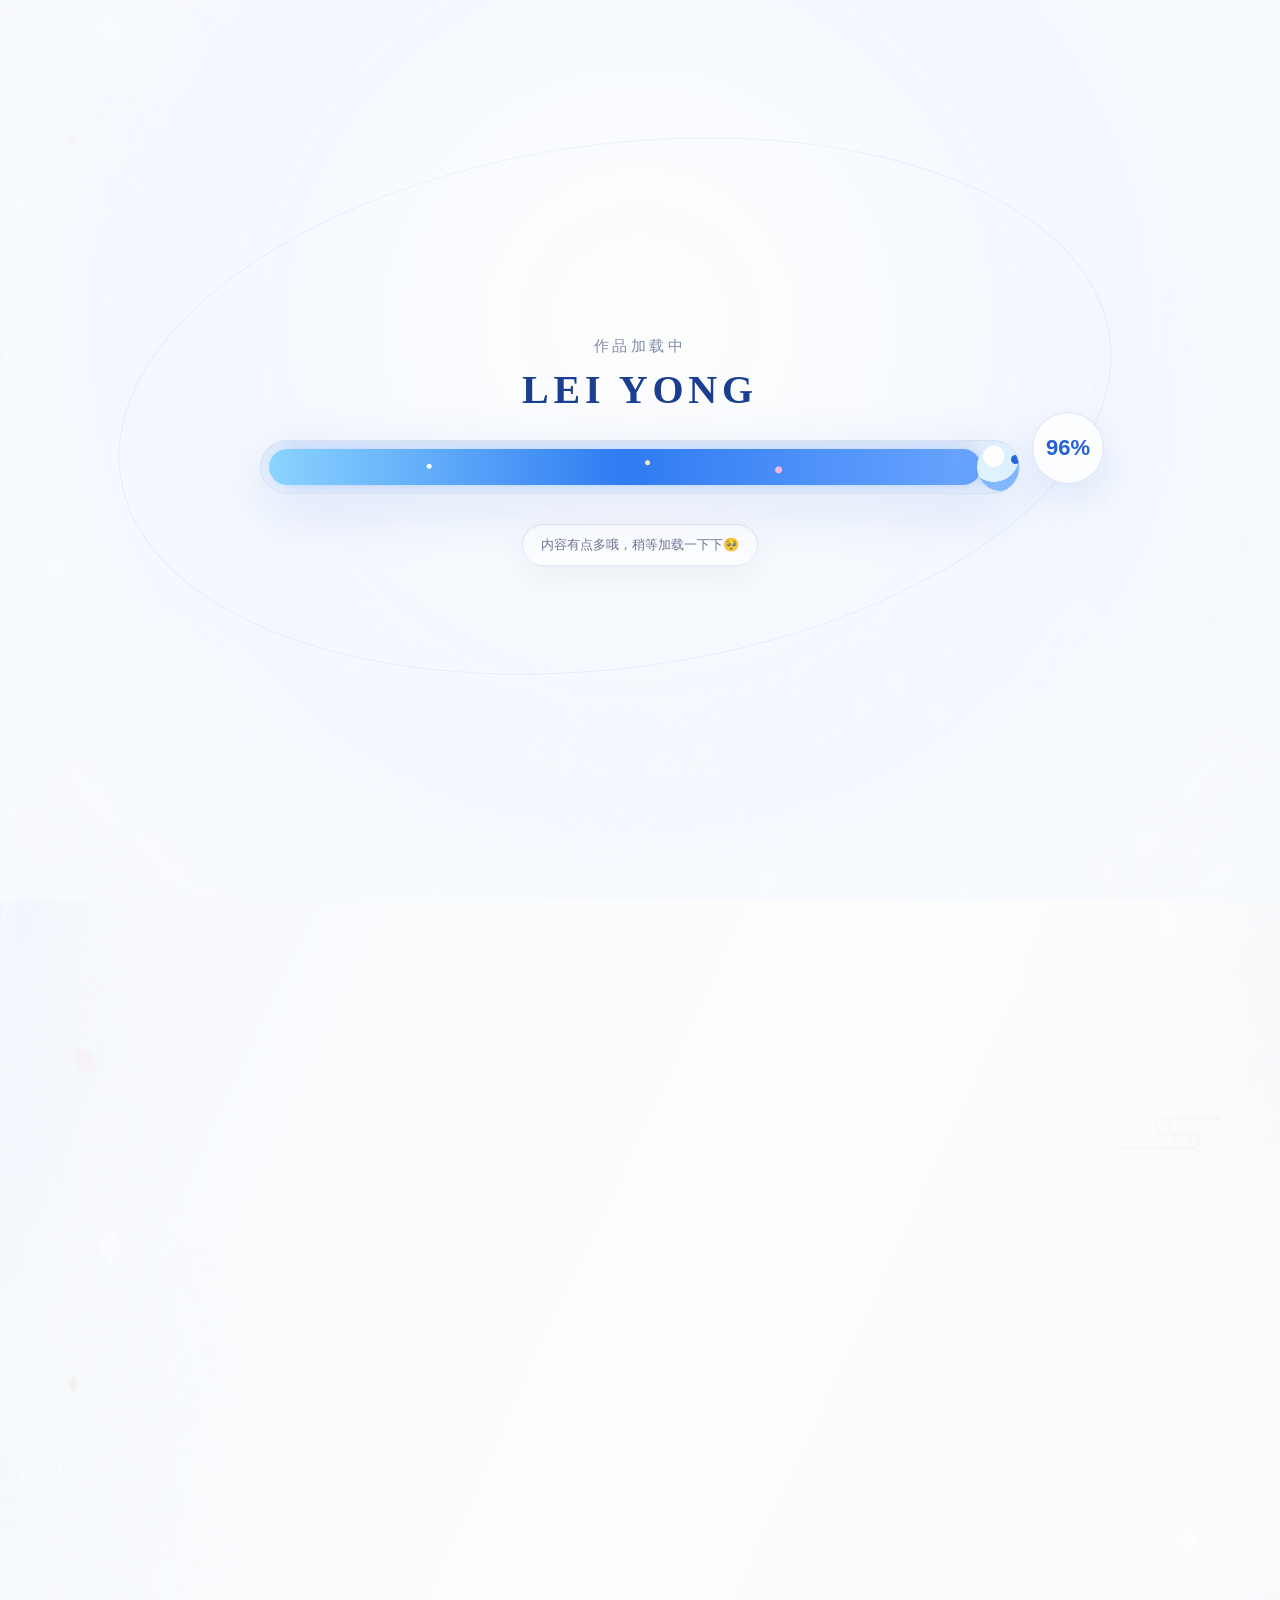
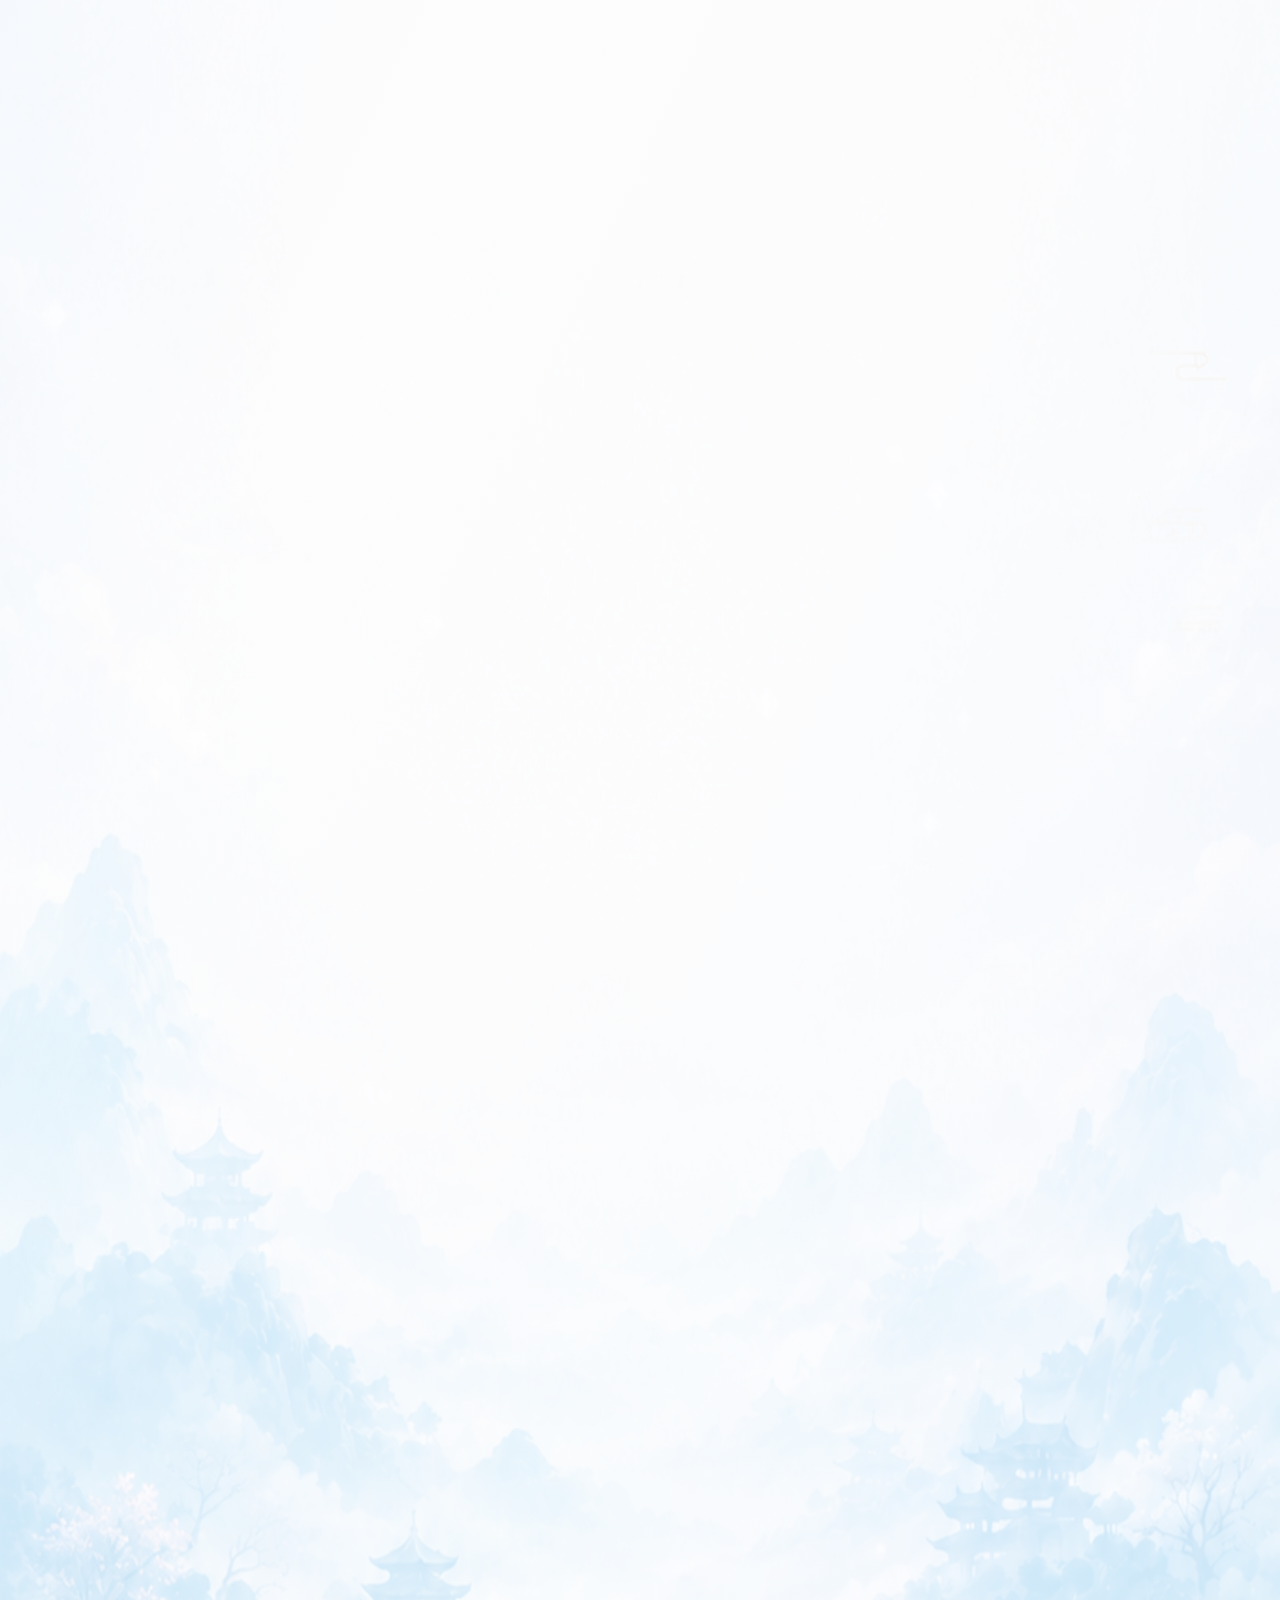
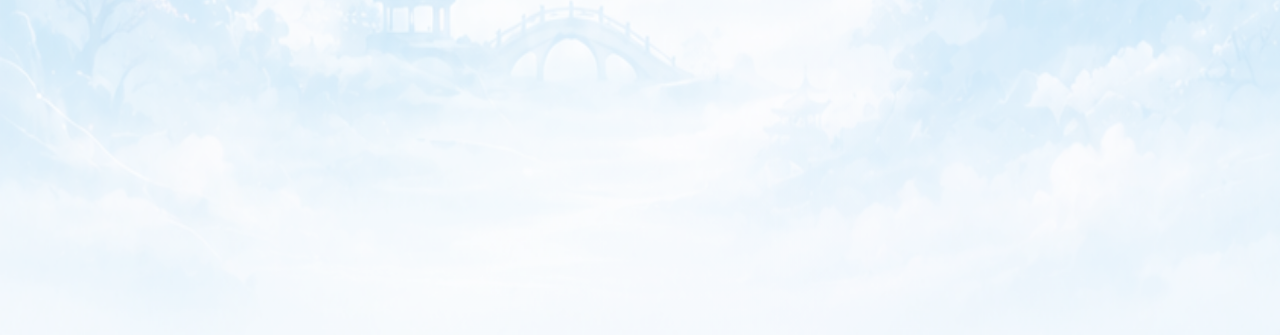
==== index.html @ b34bb4d6 "Extend loader timing window" ====
<!DOCTYPE html>
<html lang="zh-CN">
<head>
  <meta charset="UTF-8" />
  <meta name="viewport" content="width=device-width, initial-scale=1.0" />
  <title>LEI YONG · 游戏世界 · AI 解决方案</title>
  <meta name="description" content="LEI YONG 个人简介 — Unity / Unreal Engine 场景地编开发，AI 标准化工作流解决方案。" />
  <link rel="stylesheet" href="styles.css?v=20260630-13" />
</head>
<body class="loading">
  <div class="site-loader" id="siteLoader" role="status" aria-live="polite">
    <div class="site-loader__inner">
      <p class="site-loader__eyebrow">作品加载中</p>
      <h1 class="site-loader__title">LEI YONG</h1>
      <div class="site-loader__bar" aria-hidden="true">
        <span class="site-loader__fill" id="siteLoaderFill"></span>
        <span class="site-loader__spark"></span>
      </div>
      <div class="site-loader__percent" id="siteLoaderPercent">0%</div>
      <p class="site-loader__note">内容有点多哦，稍等加载一下下🥺</p>
    </div>
  </div>

  <!-- 顶部导航 -->
  <header class="nav" id="top">
    <div class="nav__inner">
      <a class="brand" href="#top">
        <span class="brand__logo" aria-hidden="true">
          <svg viewBox="0 0 48 48" width="40" height="40">
            <polygon points="24,2 28,20 46,24 28,28 24,46 20,28 2,24 20,20"
                     fill="url(#g)"/>
            <defs>
              <linearGradient id="g" x1="0" y1="0" x2="1" y2="1">
                <stop offset="0" stop-color="#f5a623"/>
                <stop offset="1" stop-color="#f76b1c"/>
              </linearGradient>
            </defs>
          </svg>
        </span>
        <span class="brand__text">
          <strong>LEI YONG</strong>
          <small>游戏世界 · AI 解决方案</small>
        </span>
      </a>
      <nav class="nav__links" id="navLinks">
        <a href="#intro" class="active">个人简介</a>
        <a href="#scenes">场景作品</a>
        <a href="#ai">AI解决案例</a>
        <a href="#resume">简历</a>
        <a href="#contact">联系我</a>
      </nav>
      <button class="nav__toggle" id="navToggle" aria-label="菜单">
        <span></span><span></span><span></span>
      </button>
    </div>
  </header>

  <main>
    <!-- 主视觉 Hero -->
    <section class="hero" id="intro">
      <div class="hero__media">
        <video class="hero__video" id="heroVideo"
               muted loop playsinline preload="metadata"
               poster="assets/hero-poster.png">
          <source src="https://github.com/mtcacoin-cell/Personal-Resume/releases/download/V1.0/hero.mp4" type="video/mp4" />
        </video>
        <div class="hero__overlay"></div>
      </div>
      <div class="hero__content">
        <p class="hero__hi">您好，我是</p>
        <h1 class="hero__name" aria-label="LEI YONG 雷勇">
          <span class="hero__name-en">LEI YONG</span>
          <span class="hero__name-cn">雷勇</span>
        </h1>
        <h2 class="hero__role">
          Unity / Unreal Engine 场景地编开发<br />
          AI 标准化工作流解决方案
        </h2>
        <p class="hero__desc">
          核心业务聚焦 Unity、Unreal Engine 场景地编开发，专注以人工智能技术搭建跨领域标准化工作管线；
          整合三维内容制作、游戏环境搭建、动态智能体驱动产出能力，打造一站式生成式内容生产体系，
          实现数字内容生产链路的降本增效与流程革新。
        </p>
        <div class="hero__actions">
          <a class="btn btn--primary" href="#scenes">查看场景作品</a>
          <a class="btn btn--ghost" href="#ai">查看 AI 解决案例</a>
        </div>
      </div>
    </section>

    <!-- 精选场景作品 + 关于我 -->
    <section class="section scene-showcase" id="scenes">
      <div class="wrap grid-2 grid-2--showcase">
        <div class="scene-showcase__main">
          <div class="section__head section__head--scene">
            <div>
              <h2 class="section__title section__title--scene">精选场景作品</h2>
              <p class="section__sub">探索虚拟世界的无限可能</p>
            </div>
            <a class="section__more" href="scenes.html#scene-cases">查看全部场景 →</a>
          </div>
          <div class="cards cards--featured" id="sceneCards"></div>
        </div>

        <!-- 关于我 -->
        <aside class="about about--showcase">
          <h2 class="section__title about__title">关于我 <span>✦</span></h2>
          <div class="about__avatar">
            <img src="assets/avatar.jpg" alt="LEI YONG" loading="lazy"
                 onerror="this.classList.add('img--ph')" />
          </div>
          <p class="about__text">
            具备扎实且丰富的游戏场景地编开发实战经验，精通 PBR 材质全流程搭建与性能制作；
            拥有成熟的美术标准体系与高效协同生产能力，可独立驱动 AI 工具解决全流程各类生产难题，
            兼任智能 Agent 体系实现数字内容全链路生产效率大幅提升。
          </p>
          <a class="btn btn--primary btn--block" href="#resume">查看完整介绍 →</a>
          <div class="about__features" aria-label="个人优势">
            <span>高效协同</span>
            <span>AI 赋能</span>
            <span>品质驱动</span>
          </div>
        </aside>
      </div>
    </section>

    <!-- AI 解决案例 + Expertise -->
    <section class="section section--alt ai-showcase" id="ai">
      <div class="wrap grid-2 grid-2--ai">
        <div class="ai-showcase__main">
          <div class="section__head section__head--ai">
            <div>
              <h2 class="section__title section__title--ai">AI解决案例</h2>
              <p class="section__sub">展示生成式内容与 AI 工作流落地案例</p>
            </div>
            <a class="section__more" href="scenes.html#ai-cases">查看全部案例 →</a>
          </div>
          <div class="ai-tabs" aria-label="AI案例分类">
            <span class="ai-tab active">全部</span>
            <span class="ai-tab">视频展示</span>
            <span class="ai-tab">3D复刻</span>
            <span class="ai-tab">展厅交互</span>
            <span class="ai-tab">平台物料</span>
          </div>
          <div class="cards cards--ai-featured" id="aiCards"></div>
        </div>

        <!-- Expertise & Tools -->
        <div class="side-stack">
          <aside class="tools">
            <h2 class="tools__title">Expertise &amp; Tools</h2>
            <div class="tools__group">
              <h3 class="tools__label">◆ Game Environment</h3>
              <div class="tags">
                <span class="tag">3ds Max</span><span class="tag">Unity</span>
                <span class="tag">UES</span><span class="tag">Substance 3D Suite</span>
                <span class="tag">ZBrush</span><span class="tag">World Creator</span>
                <span class="tag">SpeedTree</span><span class="tag">Marmoset Toolbag</span>
              </div>
            </div>
            <div class="tools__group">
              <h3 class="tools__label">◆ AI Creative</h3>
              <div class="tags">
                <span class="tag">Seedance 2.0</span><span class="tag">Claude</span>
                <span class="tag">Image 2.0</span><span class="tag">Rodia 3D</span>
                <span class="tag">Runway</span>
              </div>
            </div>
          </aside>
          <aside class="project-experience">
            <h2 class="project-experience__title">项目经验</h2>
            <ul class="project-experience__list">
              <li><strong>IGG</strong><span>《城堡争霸》《神之翼》《星际传说》</span></li>
              <li><strong>心动网络</strong><span>《仙境传说 RO》《盖世英雄》《创想世界》</span></li>
              <li><strong>完美时空</strong><span>《Project-bard》回合 3D 卡牌项目</span></li>
              <li><strong>百度</strong><span>文旅、展厅、H5 小游戏、AIGC 工具与智能 Agent</span></li>
            </ul>
          </aside>
        </div>
      </div>
    </section>

    <!-- 简历 -->
    <section class="section" id="resume">
      <div class="wrap">
        <div class="section__head">
          <h2 class="section__title">简历</h2>
        </div>
        <div class="resume">
          <div class="resume__col">
            <h3 class="resume__h">工作经历</h3>
            <ul class="resume__list">
              <li>2022/11 - 至今：百度 TA组 & 地编，统筹外包管理、美术质量把控、业务对接与团队协作。</li>
              <li>2020/09 - 2022/02：上海完美时空 3D地编组长，负责 PBR 流程、外包需求、场景标杆与性能优化。</li>
              <li>2018/11 - 2020/08：上海方趣科技 3D主美，负责团队组建、流程管理和核心场景编辑。</li>
              <li>2010/07 - 2018/04：IGG / 心动网络，参与多款 2.5D、低模手游、SLG 与沙盒项目场景制作。</li>
            </ul>
          </div>
          <div class="resume__col">
            <h3 class="resume__h">擅长方向</h3>
            <ul class="resume__list">
              <li>PBR 标准化 3D 资产生产流程，独立完成场景建模、材质与贴图输出。</li>
              <li>Unity 场景地编、运行性能优化、Shader 与多渲染管线场景方案定制。</li>
              <li>UE5 地形工具、材质蓝图、环境灯光系统与完整游戏场景搭建。</li>
              <li>多模态 AIGC 视频、图像、模型生成，以及智能 Agent 与 WebGL Demo 开发。</li>
            </ul>
          </div>
          <div class="resume__col">
            <h3 class="resume__h">教育背景</h3>
            <ul class="resume__list">
              <li>2007/10 - 2010/07：厦门理工，动漫设计 / 本科。</li>
              <li>2019/07 - 2021/09：重庆大学，工商管理 / 本科。</li>
              <li>2021/11 - 2023/06：伦敦城市大学，工商管理 / 研究生。</li>
            </ul>
          </div>
          <div class="resume__col">
            <h3 class="resume__h">求职意向</h3>
            <ul class="resume__list">
              <li>3D 美术主美 / 资深 Unity 地编设计师 / UE 地编设计师 / AIGC 美术设计师。</li>
              <li>复合型美术技术能力，覆盖场景美术、引擎地编、AIGC 创作和智能 Agent 落地。</li>
            </ul>
          </div>
        </div>
        <a class="btn btn--primary" href="https://github.com/mtcacoin-cell/Personal-Resume/releases/download/V1.0/2026.pdf" download>下载简历 PDF</a>
      </div>
    </section>

    <!-- 联系我 -->
    <section class="section section--alt" id="contact">
      <div class="wrap contact">
        <h2 class="section__title">联系我</h2>
        <p class="contact__text">欢迎合作与交流。</p>
        <ul class="contact__list">
          <li><span class="contact__k">邮箱</span><a href="mailto:18659118036@163.com">18659118036@163.com</a></li>
          <li><span class="contact__k">微信</span><span>18659118036</span></li>
          <li><span class="contact__k">电话</span><a href="tel:18659118036">18659118036</a></li>
        </ul>
      </div>
    </section>
  </main>

  <footer class="footer">
    © 2024 LEI YONG. All rights reserved.
  </footer>

  <a class="totop" href="#top" id="toTop" aria-label="回到顶部">↑</a>

  <script src="assets-data.js?v=20260630-13"></script>
  <script src="script.js?v=20260630-13"></script>
</body>
</html>
---- styles.css ----
:root{
  --blue:#1f5fd6;
  --blue-dark:#163a8a;
  --orange:#f76b1c;
  --ink:#1f2533;
  --muted:#6b7280;
  --line:#e6e8ee;
  --bg:#f8fbff;
  --bg-alt:#f8fbff;
  --radius:14px;
  --shadow:0 8px 30px rgba(20,40,90,.08);
  --maxw:1480px;
}
*{box-sizing:border-box;margin:0;padding:0}
html{scroll-behavior:smooth}
body{
  position:relative;min-height:100vh;overflow-x:hidden;
  font-family:"PingFang SC","Microsoft YaHei",-apple-system,Segoe UI,Roboto,sans-serif;
  color:var(--ink);line-height:1.6;
  background:
    linear-gradient(115deg,rgba(235,243,255,.94) 0%,rgba(255,255,255,.96) 42%,rgba(249,251,255,.96) 100%),
    var(--bg);
}
body::before{content:"";position:absolute;inset:0;z-index:0;pointer-events:none;background:url("assets/web/页面通用背景.png") center top / 100% 100% no-repeat;opacity:.42}
body::after{display:none}
main,.footer{position:relative;z-index:1}
body.loading main,body.loading .nav,body.loading .footer,body.loading .totop{opacity:0;pointer-events:none}
body.loading{overflow:hidden}
a{color:inherit;text-decoration:none}
img{display:block;width:100%;height:100%;object-fit:cover}
.wrap{max-width:var(--maxw);margin:0 auto;padding:0 18px}

/* 占位图（素材未替换时显示渐变） */
.img--ph{opacity:0}
.card__img,.about__avatar,.card__img--wide{
  background:linear-gradient(135deg,#cdd9f3,#e7d7f5 60%,#f5e6d8);
}

/* 加载层 */
.site-loader{position:fixed;inset:0;z-index:999;display:flex;align-items:center;justify-content:center;padding:28px;background:radial-gradient(circle at 50% 36%,rgba(255,255,255,.98),rgba(242,247,255,.96) 48%,rgba(249,251,255,.98));transition:opacity .45s ease,visibility .45s ease}
.site-loader::before{content:"";position:absolute;inset:0;background:url("assets/web/页面通用背景.png") center/cover no-repeat;opacity:.22;pointer-events:none}
.site-loader::after{content:"";position:absolute;left:9%;top:16%;width:78%;height:58%;border:1px solid rgba(31,95,214,.08);border-radius:50%;transform:rotate(-8deg);pointer-events:none}
.site-loader.is-done{opacity:0;visibility:hidden;pointer-events:none}
.site-loader__inner{position:relative;z-index:1;width:min(760px,88vw);text-align:center;color:#172a5b}
.site-loader__eyebrow{font-size:15px;color:#7d8ba8;letter-spacing:.24em;margin-bottom:10px}
.site-loader__title{font-family:Georgia,"Times New Roman","Microsoft YaHei",serif;font-size:40px;line-height:1.1;color:#193e92;letter-spacing:.12em;margin-bottom:28px}
.site-loader__bar{position:relative;height:54px;border-radius:999px;padding:8px;background:rgba(255,255,255,.76);border:1px solid rgba(142,174,232,.38);box-shadow:inset 0 2px 8px rgba(80,114,180,.12),0 18px 58px rgba(31,95,214,.13);overflow:hidden}
.site-loader__fill{display:block;width:0;height:100%;border-radius:999px;background:linear-gradient(90deg,#8bd4ff 0%,#2f7bf2 50%,#6aa5ff 100%);box-shadow:0 0 26px rgba(47,123,242,.48);transition:width .28s ease}
.site-loader__fill::before{content:"";position:absolute;inset:8px auto 8px 8px;width:inherit;max-width:calc(100% - 16px);border-radius:999px;background:radial-gradient(circle at 22% 48%,rgba(255,255,255,.95) 0 2px,transparent 3px),radial-gradient(circle at 52% 38%,rgba(255,241,170,.95) 0 2px,transparent 3px),radial-gradient(circle at 70% 58%,rgba(255,184,214,.95) 0 3px,transparent 4px);pointer-events:none}
.site-loader__spark{position:absolute;left:0;top:50%;width:48px;height:48px;border-radius:50%;transform:translate(-12px,-50%);background:radial-gradient(circle at 35% 28%,#fff 0 22%,#dff2ff 23% 54%,#83b8ff 55% 100%);box-shadow:0 6px 22px rgba(31,95,214,.22);transition:left .28s ease}
.site-loader__spark::before{content:"";position:absolute;right:5px;top:12px;width:9px;height:9px;border-radius:50%;background:#2767d9;box-shadow:15px 2px 0 -4px #2767d9}
.site-loader__percent{position:absolute;right:-84px;top:78px;display:flex;align-items:center;justify-content:center;width:72px;height:72px;border-radius:50%;background:rgba(255,255,255,.82);border:1px solid rgba(142,174,232,.32);color:#2561d6;font-size:22px;font-weight:800;box-shadow:0 14px 40px rgba(31,95,214,.12)}
.site-loader__note{display:inline-flex;margin-top:30px;padding:10px 18px;border-radius:999px;background:rgba(255,255,255,.7);border:1px solid rgba(220,228,245,.9);color:#6d7896;font-size:13px;box-shadow:0 12px 34px rgba(20,40,90,.06)}
@media (max-width:720px){.site-loader__title{font-size:30px}.site-loader__bar{height:44px}.site-loader__spark{width:40px;height:40px}.site-loader__percent{position:static;margin:18px auto 0;width:62px;height:62px;font-size:19px}.site-loader__note{margin-top:16px}}

/* 导航 */
.nav{position:sticky;top:0;z-index:50;background:rgba(255,255,255,.9);
  backdrop-filter:blur(10px);border-bottom:1px solid var(--line)}
.nav__inner{max-width:var(--maxw);margin:0 auto;padding:14px 18px;
  display:flex;align-items:center;gap:24px}
.brand{display:flex;align-items:center;gap:10px}
.brand__text strong{font-size:20px;letter-spacing:1px;color:var(--ink)}
.brand__text small{display:block;font-size:11px;color:var(--muted)}
.nav__links{margin-left:auto;display:flex;gap:30px;font-size:15px}
.nav__links a{color:#444;padding:6px 0 12px;position:relative;transition:color .2s ease,text-shadow .2s ease}
.nav__links a.active{color:var(--blue);font-weight:700;text-shadow:0 0 18px rgba(31,95,214,.16)}
.nav__links a.active::after{content:"";position:absolute;left:50%;bottom:0;width:46px;height:3px;
  transform:translateX(-50%);background:linear-gradient(90deg,rgba(31,95,214,0),var(--blue),rgba(31,95,214,0));border-radius:999px}
.nav__links a.active::before{content:"◇";position:absolute;left:50%;bottom:-16px;transform:translateX(-50%);color:var(--blue);font-size:13px;line-height:1;background:#fff}
.nav__toggle{display:none;flex-direction:column;gap:5px;background:none;border:0;cursor:pointer}
.nav__toggle span{width:24px;height:2px;background:var(--ink);border-radius:2px}

/* Hero */
.hero{position:relative;min-height:560px;display:flex;align-items:center;
  overflow:hidden;margin:18px auto;max-width:calc(var(--maxw) + 36px);
  border-radius:18px}
.hero__media{position:absolute;inset:0}
.hero__video{width:100%;height:100%;object-fit:cover}
.hero__overlay{position:absolute;inset:0;
  background:linear-gradient(90deg,rgba(255,255,255,.96) 0%,rgba(255,255,255,.82) 38%,rgba(255,255,255,.15) 70%,rgba(255,255,255,0) 100%)}
.hero__content{position:relative;z-index:2;max-width:620px;padding:48px 56px}
.hero__hi{color:var(--blue);font-size:18px;margin-bottom:6px}
.hero__name{position:relative;width:max-content;max-width:100%;min-height:72px;
  font-size:64px;line-height:1.05;color:var(--blue-dark);letter-spacing:2px;margin-bottom:14px;cursor:default}
.hero__name-en,.hero__name-cn{display:block;transition:opacity .7s ease,filter .7s ease,transform .7s ease}
.hero__name-en{font-family:Georgia,"Times New Roman",serif;font-weight:700}
.hero__name-cn{position:absolute;inset:0 auto auto 0;color:var(--blue-dark);font-family:"Microsoft YaHei","PingFang SC",sans-serif;
  font-weight:600;letter-spacing:.08em;opacity:0;filter:blur(8px);transform:translateY(12px) scale(.98)}
.hero__name:hover .hero__name-en{opacity:0;filter:blur(12px);transform:translateY(-10px) scale(1.04);letter-spacing:.16em}
.hero__name:hover .hero__name-cn{opacity:1;filter:blur(0);transform:translateY(0) scale(1)}
.hero__role{font-size:22px;color:var(--blue);font-weight:700;margin-bottom:18px}
.hero__desc{color:#3c4252;font-size:15px;max-width:520px;margin-bottom:28px}
.hero__actions{display:flex;gap:16px;flex-wrap:wrap}

/* 按钮 */
.btn{display:inline-flex;align-items:center;justify-content:center;
  padding:13px 26px;border-radius:10px;font-size:15px;font-weight:600;
  cursor:pointer;transition:.2s;border:2px solid transparent}
.btn--primary{background:var(--blue);color:#fff}
.btn--primary:hover{background:var(--blue-dark)}
.btn--ghost{border-color:var(--orange);color:var(--orange);background:#fff}
.btn--ghost:hover{background:var(--orange);color:#fff}
.btn--block{width:100%;margin-top:14px}

/* Section */
.section{padding:56px 0}
.section--alt{background:transparent}
.section__head{display:flex;align-items:center;justify-content:space-between;margin-bottom:24px}
.section__head--scene{align-items:flex-end;margin-bottom:28px}
.section__title{font-size:24px;font-weight:800}
.section__title--scene{font-family:Georgia,"Times New Roman","Microsoft YaHei",serif;font-size:36px;line-height:1.1;color:#16224a;letter-spacing:.04em}
.section__sub{color:#8b95ad;font-size:15px;margin-top:8px}
.section__more{color:var(--blue);font-size:14px}
.grid-2{display:grid;grid-template-columns:minmax(0,1fr) 300px;gap:24px;align-items:start}
.grid-2--showcase{grid-template-columns:minmax(0,1fr) 300px;gap:28px}
.grid-2--ai{grid-template-columns:minmax(0,1fr) 300px;gap:28px}
.ai-showcase__main{min-width:0}
.section__head--ai{align-items:flex-end;margin-bottom:22px}
.section__title--ai{font-size:34px;line-height:1.15;color:#111827;letter-spacing:.04em}
.ai-tabs{display:flex;flex-wrap:wrap;gap:12px;margin-bottom:22px}
.ai-tab{min-width:88px;text-align:center;padding:9px 22px;border:1px solid rgba(230,232,238,.9);border-radius:8px;background:rgba(255,255,255,.7);color:#4b5563;font-size:14px;box-shadow:0 6px 18px rgba(20,40,90,.04)}
.ai-tab.active{border-color:rgba(31,95,214,.38);color:var(--blue);background:rgba(255,255,255,.95);box-shadow:0 8px 24px rgba(31,95,214,.08)}
.cards.cards--ai-featured{grid-template-columns:repeat(3,minmax(0,1fr));gap:18px}
.cards--ai-featured .work-card--case:first-child{position:relative;grid-column:1/-1;min-height:380px;background:#102044;color:#fff}
.cards--ai-featured .work-card--case:first-child .card__img{position:absolute;inset:0;height:100%;aspect-ratio:auto}
.cards--ai-featured .work-card--case:first-child .work-media::after{content:"";position:absolute;inset:0;z-index:1;background:linear-gradient(90deg,rgba(13,28,61,.95),rgba(13,28,61,.62) 34%,rgba(13,28,61,.1) 72%)}
.cards--ai-featured .work-card--case:first-child .card__body{position:relative;z-index:2;display:flex;flex-direction:column;justify-content:center;width:min(420px,45%);min-height:380px;padding:34px}
.cards--ai-featured .work-card--case:first-child .card__body::before{content:"精选案例";align-self:flex-start;margin-bottom:16px;padding:6px 13px;border-radius:999px;background:rgba(31,95,214,.8);color:#fff;font-size:13px;font-weight:700}
.cards--ai-featured .work-card--case:first-child .card__body h3{font-size:34px;color:#fff;margin-bottom:12px}
.cards--ai-featured .work-card--case:first-child .card__meta,.cards--ai-featured .work-card--case:first-child .card__desc{color:rgba(255,255,255,.9)}
.cards--ai-featured .work-card--case:first-child .card__desc{-webkit-line-clamp:2;font-size:15px;line-height:1.9;margin-bottom:18px}
.cards--ai-featured .work-card--case:first-child .tag{background:rgba(255,255,255,.14);color:#fff;border:1px solid rgba(255,255,255,.18)}
.cards--ai-featured .work-card--case:not(:first-child) .card__img{aspect-ratio:16/10}
.cards--ai-featured .work-card--case:not(:first-child) .card__body{min-height:210px}
.scene-showcase__main{position:relative;z-index:1}

/* 卡片 */
.cards{display:grid;grid-template-columns:repeat(3,1fr);gap:20px}
.cards--2{grid-template-columns:repeat(2,1fr)}
.cards--featured{grid-template-columns:repeat(12,minmax(0,1fr));gap:24px;align-items:stretch}
.card{background:#fff;border:1px solid rgba(230,232,238,.9);border-radius:10px;
  overflow:hidden;box-shadow:0 10px 30px rgba(20,40,90,.08);transition:transform .2s,box-shadow .2s,border-color .2s}
.card:hover{transform:translateY(-4px);box-shadow:0 16px 44px rgba(20,40,90,.15);border-color:rgba(31,95,214,.16)}
.card__img{aspect-ratio:4/3;overflow:hidden}
.card__img--wide{aspect-ratio:16/9}
.scene-carousel{position:relative;background:linear-gradient(135deg,#cdd9f3,#e7d7f5 60%,#f5e6d8)}
.scene-carousel__img,.work-media__item{position:absolute;inset:0;width:100%;height:100%;object-fit:cover;opacity:0;transition:opacity .55s ease}
.scene-carousel__img.active,.work-media__item.active{opacity:1}
.work-media__placeholder{display:flex;align-items:center;justify-content:center;background:linear-gradient(135deg,#dbeafe,#f7e7ef);background-size:cover;background-position:center;color:#2454a6;font-weight:700;letter-spacing:.08em}
.work-media__placeholder span{position:relative;z-index:1;padding:7px 14px;border-radius:999px;background:rgba(255,255,255,.82);box-shadow:0 8px 22px rgba(20,40,90,.12)}
.work-media__placeholder.loaded{color:#fff}
.work-media__placeholder.loaded span{background:rgba(10,24,54,.72);color:#fff}
.work-media__bilibili-play{position:absolute;left:50%;top:50%;z-index:4;display:flex;align-items:center;justify-content:center;width:58px;height:58px;border-radius:50%;transform:translate(-50%,-50%);background:rgba(255,255,255,.9);color:#1f5fd6;font-size:24px;box-shadow:0 12px 30px rgba(20,40,90,.18);transition:transform .2s ease,background .2s ease,color .2s ease,box-shadow .2s ease}
.work-card:hover .work-media__bilibili-play{transform:translate(-50%,-50%) scale(1.12);background:var(--blue);color:#fff;box-shadow:0 16px 34px rgba(31,95,214,.32)}
.work-media__video{background:#111}
.scene-carousel__dots{position:absolute;left:12px;right:12px;bottom:10px;display:flex;justify-content:center;gap:6px;z-index:2}
.scene-carousel__dots span{width:7px;height:7px;border-radius:50%;background:rgba(255,255,255,.58);box-shadow:0 1px 6px rgba(0,0,0,.18)}
.scene-carousel__dots span.active{width:18px;border-radius:999px;background:#fff}
.card__body{padding:16px 18px}
.card__body h3{font-size:18px;margin-bottom:6px;color:#17233f}
.card__meta{color:var(--muted);font-size:13px;margin-bottom:10px}
.card__desc{color:#4b5563;font-size:13px;line-height:1.7;margin:-2px 0 12px;display:-webkit-box;-webkit-line-clamp:3;-webkit-box-orient:vertical;overflow:hidden}
.work-card--case .card__body{display:flex;flex-direction:column;min-height:190px}
.work-card--case .tags{margin-top:auto}
.cards--featured .card{grid-column:span 3}
.cards--featured .card:first-child{position:relative;grid-column:span 6;min-height:270px;background:#111827;color:#fff}
.cards--featured .card:nth-child(n+4){grid-column:span 4}
.cards--featured .card:first-child .card__img{position:absolute;inset:0;aspect-ratio:auto;height:100%}
.cards--featured .card:first-child .work-media::after{content:"";position:absolute;inset:0;z-index:1;background:linear-gradient(90deg,rgba(8,15,34,.88),rgba(8,15,34,.45) 46%,rgba(8,15,34,.05))}
.cards--featured .card:first-child .card__body{position:relative;z-index:2;display:flex;flex-direction:column;justify-content:flex-end;min-height:270px;padding:30px}
.cards--featured .card:first-child .card__body::before{content:"精选推荐";align-self:flex-start;margin-bottom:auto;background:linear-gradient(135deg,#fff6d9,#f2b44b);color:#8a5510;border-radius:0 999px 999px 0;padding:6px 18px;font-size:13px;font-weight:700;box-shadow:0 6px 18px rgba(0,0,0,.16)}
.cards--featured .card:first-child .card__body h3{font-size:30px;color:#fff;text-shadow:0 2px 16px rgba(0,0,0,.25)}
.cards--featured .card:first-child .card__meta{color:rgba(255,255,255,.82)}
.cards--featured .card:first-child .tag{background:rgba(31,95,214,.86);color:#fff}
.cards--featured .card:nth-child(n+4) .card__img{aspect-ratio:16/9}

/* 标签 */
.tags{display:flex;flex-wrap:wrap;gap:8px}
.tag{font-size:12px;color:#5566a8;background:#eef1fb;border-radius:6px;padding:4px 10px}
.tag--bilibili{color:#d94f82;background:#fff0f6}

.scene-card{cursor:pointer}
.scene-card:focus-visible{outline:3px solid rgba(31,95,214,.35);outline-offset:3px}

/* 场景作品弹窗 */
.modal-open{overflow:hidden}
.scene-modal{position:fixed;inset:0;z-index:100;background:rgba(247,248,252,.82);backdrop-filter:blur(8px);display:none;align-items:center;justify-content:center;padding:40px 24px}
.scene-modal.open{display:flex}
.scene-modal__panel{position:relative;width:min(1280px,92vw);max-height:92vh;overflow:hidden;background:#fff;border-radius:18px;box-shadow:0 26px 80px rgba(20,40,90,.22);padding:18px}
.scene-modal__close{position:absolute;right:34px;top:34px;z-index:4;width:44px;height:44px;border:0;border-radius:50%;background:#fff;color:#111827;font-size:32px;line-height:1;box-shadow:0 8px 24px rgba(20,40,90,.16);cursor:pointer}
.scene-modal__viewer{position:relative;height:min(64vh,680px);overflow:hidden;border-radius:10px;background:linear-gradient(135deg,#d9e4f5,#f3e4d9)}
.scene-modal__img,.scene-modal__video,.scene-modal__bilibili{width:100%;height:100%;object-fit:cover}
.scene-modal__video,.scene-modal__bilibili{display:none;background:#000}
.scene-modal--video .scene-modal__img,.scene-modal--bilibili .scene-modal__img{display:none}
.scene-modal--video .scene-modal__video,.scene-modal--bilibili .scene-modal__bilibili{display:block}
.scene-modal--bilibili .scene-modal__viewer{height:min(62vh,700px)}
.scene-modal__play{display:none;position:absolute;left:50%;top:50%;z-index:4;transform:translate(-50%,-50%);width:76px;height:76px;border:0;border-radius:50%;background:rgba(255,255,255,.92);color:var(--blue-dark);font-size:30px;box-shadow:0 12px 36px rgba(20,40,90,.2);cursor:pointer}
.scene-modal--video .scene-modal__play{display:flex;align-items:center;justify-content:center}
.scene-modal__play.playing{opacity:0;pointer-events:none}
.scene-modal__count{position:absolute;left:22px;top:22px;z-index:3;color:#fff;background:rgba(17,24,39,.72);border-radius:999px;padding:6px 14px;font-size:15px;letter-spacing:.04em}
.scene-modal__arrow{position:absolute;top:50%;z-index:3;transform:translateY(-50%);width:58px;height:58px;border:0;border-radius:50%;background:#fff;color:#111827;font-size:48px;line-height:.8;box-shadow:0 8px 24px rgba(20,40,90,.16);cursor:pointer}
.scene-modal__arrow--prev{left:28px}.scene-modal__arrow--next{right:28px}
.scene-modal__arrow:disabled,.scene-modal__actions button:disabled{opacity:.35;cursor:not-allowed}
.scene-modal__origin{position:absolute;right:24px;bottom:20px;z-index:3;background:rgba(0,0,0,.72);color:#fff;border-radius:10px;padding:10px 16px;font-size:14px}
.scene-modal--case .scene-modal__viewer{height:min(58vh,600px)}
.scene-modal__body{display:block;padding:22px 14px 12px}
.scene-modal__info{min-width:0}
.scene-modal__title{font-size:26px;color:var(--blue-dark);margin-bottom:8px}
.scene-modal__case{margin-top:18px;padding-top:16px;border-top:1px solid rgba(230,232,238,.9)}
.scene-modal__case-label{display:block;color:var(--orange);font-size:13px;font-weight:700;margin-bottom:8px;letter-spacing:.08em}
.scene-modal__case-text{max-width:980px;color:#3c4252;font-size:14px;line-height:1.9}
.scene-modal:not(.scene-modal--case) .scene-modal__body{grid-template-columns:1fr}
.scene-modal__actions{display:flex;justify-content:space-between;padding:0 8px 8px}
.scene-modal--video:not(.scene-modal--mixed) .scene-modal__actions,.scene-modal--bilibili .scene-modal__actions{display:none}
.scene-modal__actions .btn{border-color:var(--line);background:#fff;color:#374151;padding:10px 24px}

/* 关于我 */
.about{background:#fff;border:1px solid var(--line);border-radius:var(--radius);
  padding:24px;box-shadow:var(--shadow)}
.about--showcase{position:sticky;top:96px;overflow:hidden;min-height:626px;border-color:rgba(230,232,238,.72);border-radius:12px;padding:28px 24px 24px;background:linear-gradient(180deg,rgba(255,255,255,.96),rgba(250,252,255,.92));box-shadow:0 18px 54px rgba(20,40,90,.11)}
.about--showcase::before{content:"";position:absolute;left:50%;top:92px;width:170px;height:80px;border:1px solid rgba(31,95,214,.12);border-radius:50%;transform:translateX(-50%) rotate(-18deg)}
.about--showcase::after{content:"";position:absolute;left:0;right:0;bottom:0;height:96px;background:linear-gradient(180deg,rgba(255,255,255,0),rgba(222,232,250,.72));pointer-events:none}
.about__title{position:relative;z-index:1;font-size:22px;color:#17233f}
.about__title span{color:#f2a13a;font-size:18px}
.about__avatar{width:120px;height:120px;border-radius:50%;overflow:hidden;
  margin:14px auto 18px;border:4px solid #fff;box-shadow:var(--shadow)}
.about--showcase .about__avatar{position:relative;z-index:1;width:128px;height:128px;margin:24px auto 26px;background:linear-gradient(135deg,#d8defc,#f7d6c8);box-shadow:0 14px 34px rgba(31,95,214,.12),0 0 0 10px rgba(255,255,255,.78)}
.about__text{color:#3c4252;font-size:14px;margin-bottom:8px}
.about--showcase .about__text{position:relative;z-index:1;line-height:1.9;color:#4b5563;margin-bottom:22px}
.about--showcase .btn{position:relative;z-index:1;background:linear-gradient(135deg,#ff7b28,#f75f1a);border:0;box-shadow:0 12px 24px rgba(247,107,28,.22)}
.about__features{position:relative;z-index:1;display:grid;grid-template-columns:repeat(3,1fr);gap:8px;margin-top:22px;padding-top:18px;border-top:1px solid rgba(230,232,238,.9)}
.about__features span{text-align:center;color:#3d5f9f;font-size:12px;line-height:1.3}

/* Tools */
.side-stack{display:grid;gap:20px;position:sticky;top:96px;align-self:start}
.tools{background:#fff;border:1px solid var(--line);border-radius:var(--radius);
  padding:24px;box-shadow:var(--shadow)}
.tools__title{font-size:20px;margin-bottom:18px}
.tools__group{margin-bottom:18px}
.tools__label{color:var(--orange);font-size:15px;margin-bottom:10px}
.project-experience{background:#fff;border:1px solid var(--line);border-radius:var(--radius);padding:24px;box-shadow:var(--shadow)}
.project-experience__title{font-size:20px;color:var(--blue-dark);margin-bottom:10px}
.project-experience__text{color:var(--muted);font-size:14px;line-height:1.8}
.project-experience__list{list-style:none;display:grid;gap:12px}
.project-experience__list li{display:grid;gap:4px;color:#3c4252;font-size:13px;line-height:1.6}
.project-experience__list strong{color:var(--orange);font-size:14px}
.project-experience__list span{color:#4b5563}

/* 简历 */
.resume{display:grid;grid-template-columns:repeat(4,1fr);gap:24px;margin-bottom:28px}
.resume__col{display:grid;align-content:start;gap:12px}
.resume__h{font-size:18px;color:var(--blue-dark)}
.resume__list{list-style:none;display:grid;gap:10px}
.resume__list li{padding-left:18px;position:relative;color:#3c4252;font-size:15px}
.resume__list li::before{content:"";position:absolute;left:0;top:10px;
  width:7px;height:7px;border-radius:50%;background:var(--orange)}

/* 联系 */
#contact{position:relative;overflow:hidden;min-height:280px;background:transparent}
#contact .wrap{position:relative;z-index:1}
.contact__text{color:var(--muted);margin:6px 0 18px}
.contact__list{list-style:none;display:grid;gap:12px;max-width:420px}
.contact__list li{display:flex;gap:16px;align-items:center;font-size:15px}
.contact__k{width:56px;color:var(--muted)}

/* 场景作品二级页 */
.subpage{background:transparent}
.scene-page-hero{position:relative;overflow:hidden;min-height:210px;background:rgba(255,255,255,.56);border-bottom:1px solid rgba(230,232,238,.78)}
.scene-page-hero__bg{position:absolute;inset:0 0 auto auto;width:66%;height:100%;opacity:.85}
.scene-page-hero__bg::after{content:"";position:absolute;inset:0;background:linear-gradient(90deg,#fff 0%,rgba(255,255,255,.82) 30%,rgba(255,255,255,.08) 100%)}
.scene-page-hero__bg img{width:100%;height:100%;object-fit:cover}
.scene-page-hero__content{position:relative;z-index:1;padding-top:28px;padding-bottom:18px}
.scene-page-hero h1{font-size:44px;line-height:1.1;color:var(--blue-dark);letter-spacing:.08em;margin-bottom:8px}
.scene-page-hero p{color:#4b5563;font-size:16px;margin-bottom:18px}
.scene-tabs{display:flex;flex-wrap:wrap;gap:14px}
.scene-tab{min-width:92px;text-align:center;padding:8px 22px;border:1px solid var(--line);border-radius:999px;background:#fff;color:#4b5563;font-size:14px;box-shadow:0 4px 16px rgba(20,40,90,.04)}
.scene-tab.active,.scene-tab:hover{background:var(--blue);border-color:var(--blue);color:#fff}
.scene-catalog{padding-top:36px;padding-bottom:36px}
.scene-page-grid{grid-template-columns:repeat(3,minmax(0,1fr))}
.scene-group{background:#fff;border:1px solid var(--line);border-radius:10px;margin-bottom:14px;padding:14px 18px 16px;box-shadow:var(--shadow)}
.scene-group__head{display:flex;align-items:center;justify-content:space-between;gap:18px;margin-bottom:12px}
.scene-group__title{display:flex;align-items:center;gap:12px;min-width:0;flex-wrap:wrap}
.scene-group__title h2{font-size:24px;color:var(--blue-dark);line-height:1.1}
.scene-group__title p{color:#6b7280;font-size:14px}
.scene-group__head>a{color:var(--orange);font-size:14px;white-space:nowrap}
.scene-group__icon{font-size:26px;line-height:1;font-weight:700}
.scene-group__icon--orange{color:#e98b21}.scene-group__icon--blue{color:#1f79d6}.scene-group__icon--purple{color:#8b42d8}.scene-group__icon--green{color:#28b779}
.scene-strip{display:grid;grid-template-columns:repeat(3,minmax(0,1fr));gap:22px}
.scene-work{position:relative;aspect-ratio:4.5/1;overflow:hidden;border-radius:8px;background:linear-gradient(135deg,#d9e4f5,#f3e4d9);box-shadow:0 6px 18px rgba(20,40,90,.08)}
.scene-work img{width:100%;height:100%;object-fit:cover;transition:transform .35s ease}
.scene-work:hover img{transform:scale(1.04)}
.scene-work__info{position:absolute;left:0;right:0;bottom:0;display:flex;align-items:center;gap:10px;padding:7px 12px;background:linear-gradient(90deg,rgba(255,255,255,.96),rgba(255,255,255,.78),rgba(255,255,255,0));color:var(--blue-dark)}
.scene-work__info h3{font-size:16px;min-width:120px;line-height:1.1}
.scene-work__info span{font-size:12px;color:#2f7cc7;background:rgba(255,255,255,.86);padding:2px 9px;border-radius:6px;white-space:nowrap}
.footer__brand{gap:8px}.footer__brand .brand__text strong{font-size:18px}.footer__place{color:#4b5563}

/* 页脚 */
.footer{position:relative;text-align:center;color:var(--muted);font-size:13px;padding:28px;border-top:1px solid rgba(230,232,238,.78);background:rgba(255,255,255,.64);backdrop-filter:blur(10px)}
.footer--sub{display:flex;align-items:center;justify-content:space-between;gap:20px;text-align:left;background:rgba(255,255,255,.64);padding:18px max(18px,calc((100vw - var(--maxw))/2 + 18px))}
.petal-canvas{position:fixed;inset:0;z-index:45;pointer-events:none;overflow:hidden}

/* 回到顶部 */
.totop{position:fixed;right:22px;bottom:22px;width:44px;height:44px;border-radius:50%;
  background:var(--blue);color:#fff;display:flex;align-items:center;justify-content:center;
  font-size:20px;box-shadow:var(--shadow);opacity:0;pointer-events:none;transition:.25s}
.totop.show{opacity:1;pointer-events:auto}

/* 响应式 */
@media(max-width:900px){
  .scene-modal{padding:18px}
  .scene-modal__panel{width:96vw;padding:12px}
  .scene-modal__viewer{height:auto;aspect-ratio:4/3}
  .scene-modal__body{display:block;padding:18px 4px 12px}
  .grid-2{grid-template-columns:1fr}
  .cards{grid-template-columns:1fr 1fr}
  .cards.cards--ai-featured{grid-template-columns:1fr 1fr}
  .cards--ai-featured .work-card--case:first-child{grid-column:1/-1}
  .cards--ai-featured .work-card--case:first-child .card__body{width:min(460px,68%)}
  .cards--featured{grid-template-columns:1fr 1fr}
  .cards--featured .card,.cards--featured .card:nth-child(n+4){grid-column:span 1}
  .cards--featured .card:first-child{grid-column:span 2}
  .about--showcase{position:relative;top:auto;min-height:auto}
  .hero__name{font-size:48px}
  .hero__overlay{background:linear-gradient(180deg,rgba(255,255,255,.9),rgba(255,255,255,.78))}
  .scene-page-hero__bg{width:100%;opacity:.35}
  .scene-strip{grid-template-columns:1fr 1fr}
  .scene-group__head{align-items:flex-start}
  .footer--sub{flex-direction:column;align-items:flex-start}
}
@media(max-width:640px){
  .scene-modal__close{right:20px;top:20px;width:38px;height:38px;font-size:28px}
  .scene-modal__arrow{width:44px;height:44px;font-size:38px}
  .scene-modal__arrow--prev{left:14px}.scene-modal__arrow--next{right:14px}
  .scene-modal__count{left:14px;top:14px;font-size:13px}
  .scene-modal__origin{right:12px;bottom:12px;padding:8px 12px}
  .scene-modal__actions{gap:12px}
  .scene-modal__actions .btn{flex:1;padding:10px 12px}
  .nav__links{position:fixed;inset:62px 0 auto 0;flex-direction:column;gap:0;
    background:#fff;border-bottom:1px solid var(--line);padding:8px 24px;
    transform:translateY(-130%);transition:.3s}
  .nav__links.open{transform:translateY(0)}
  .nav__links a{padding:12px 0;border-bottom:1px solid var(--line)}
  .nav__links a.active::before,.nav__links a.active::after{display:none}
  .nav__toggle{display:flex;margin-left:auto}
  .cards,.cards--2,.cards--featured,.resume,.scene-strip{grid-template-columns:1fr}
  .cards.cards--ai-featured{grid-template-columns:1fr}
  .cards--ai-featured .work-card--case:first-child{min-height:340px}
  .cards--ai-featured .work-card--case:first-child .card__body{width:100%;min-height:340px}
  .cards--featured .card,.cards--featured .card:nth-child(n+4),.cards--featured .card:first-child{grid-column:span 1}
  .cards--featured .card:first-child{min-height:300px}
  .section__title--scene{font-size:30px}
  .section__head--scene{display:block}
  .section__head--scene .section__more{display:inline-block;margin-top:12px}
  .hero__content{padding:32px 24px}
  .hero__name{font-size:40px}
  .section{padding:40px 0}
  .scene-page-hero h1{font-size:34px}
  .scene-group__title{display:block}
  .scene-group__icon{display:block;margin-bottom:6px}
  .scene-group__head{display:block}
  .scene-group__head>a{display:inline-block;margin-top:8px}
  .scene-work{aspect-ratio:3.2/1}
}
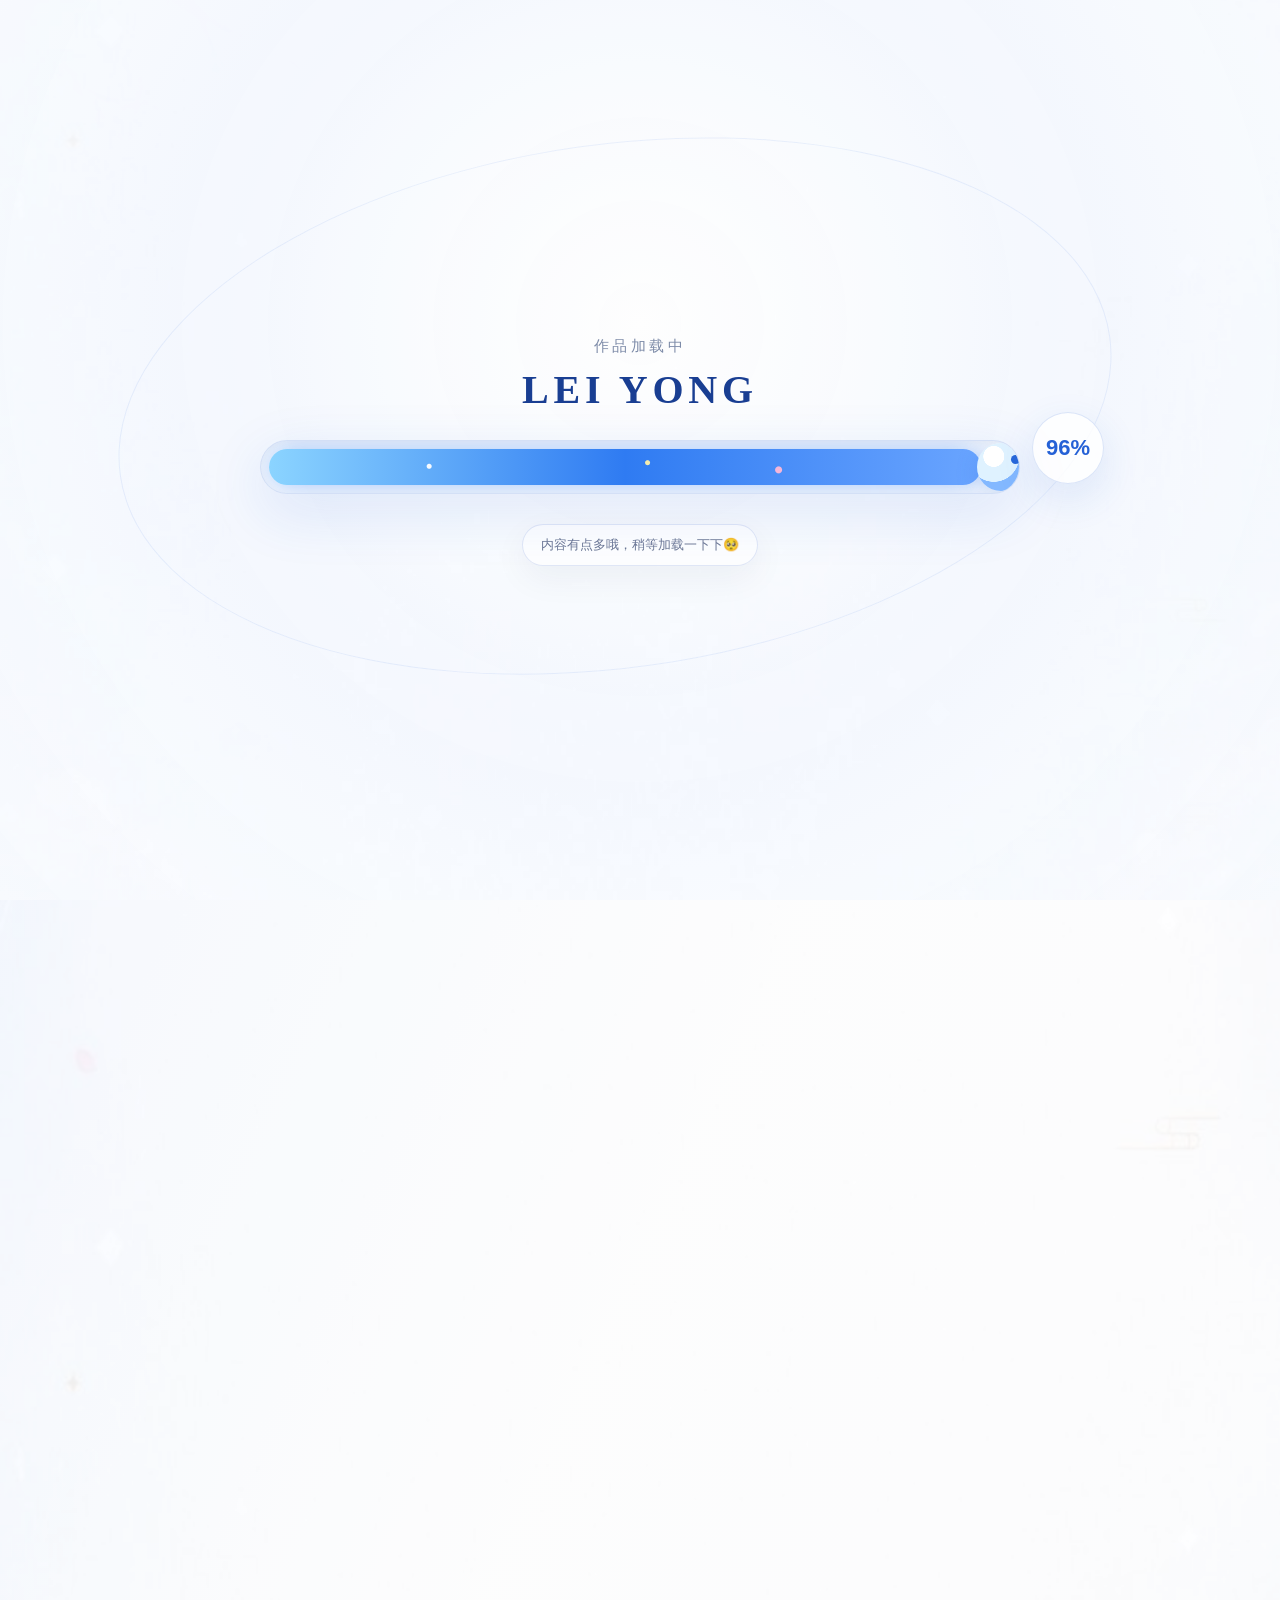
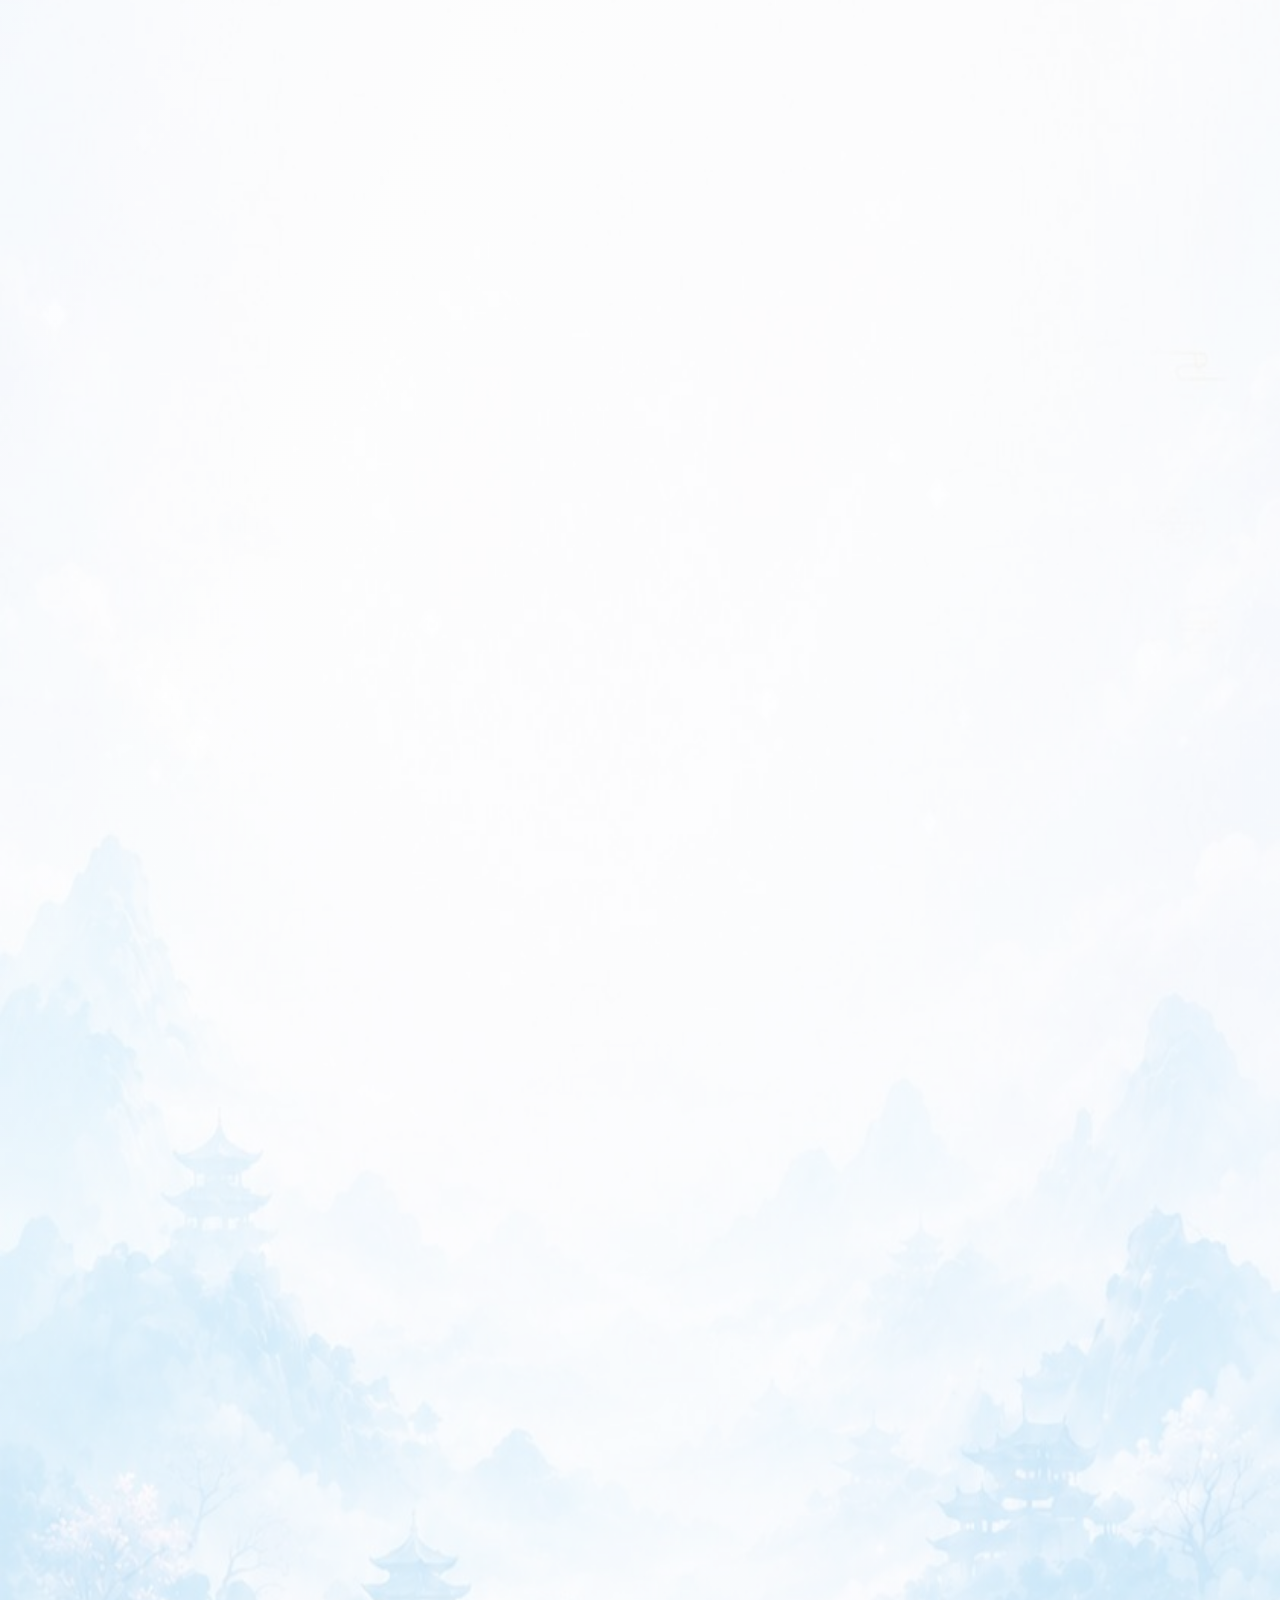
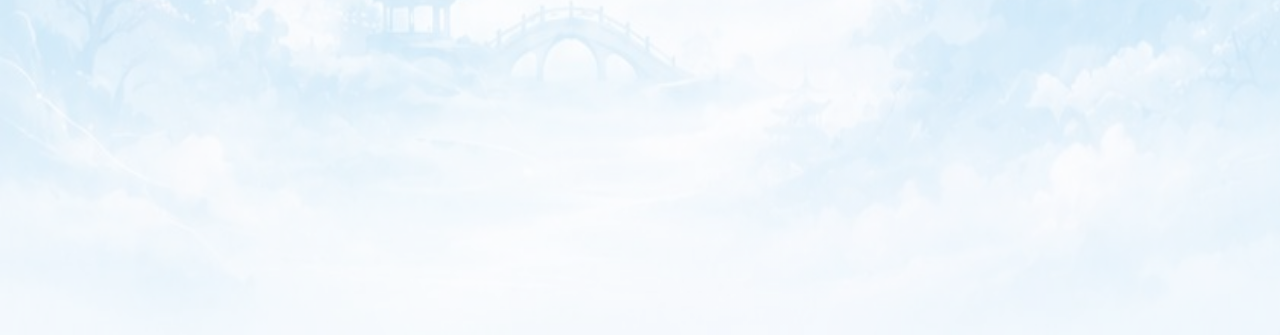
==== commit ee810f75: "Convert image assets to JPG" ====
--- a/index.html
+++ b/index.html
@@ -5,7 +5,7 @@
   <meta name="viewport" content="width=device-width, initial-scale=1.0" />
   <title>LEI YONG · 游戏世界 · AI 解决方案</title>
   <meta name="description" content="LEI YONG 个人简介 — Unity / Unreal Engine 场景地编开发，AI 标准化工作流解决方案。" />
-  <link rel="stylesheet" href="styles.css?v=20260630-13" />
+  <link rel="stylesheet" href="styles.css?v=20260701-5" />
 </head>
 <body class="loading">
   <div class="site-loader" id="siteLoader" role="status" aria-live="polite">
@@ -61,7 +61,7 @@
       <div class="hero__media">
         <video class="hero__video" id="heroVideo"
                muted loop playsinline preload="metadata"
-               poster="assets/hero-poster.png">
+               poster="assets/hero-poster.jpg">
           <source src="https://github.com/mtcacoin-cell/Personal-Resume/releases/download/V1.0/hero.mp4" type="video/mp4" />
         </video>
         <div class="hero__overlay"></div>
@@ -106,7 +106,7 @@
         <aside class="about about--showcase">
           <h2 class="section__title about__title">关于我 <span>✦</span></h2>
           <div class="about__avatar">
-            <img src="assets/avatar.jpg" alt="LEI YONG" loading="lazy"
+            <img src="assets/个人简介头像.jpg" alt="LEI YONG" loading="lazy"
                  onerror="this.classList.add('img--ph')" />
           </div>
           <p class="about__text">
@@ -245,7 +245,7 @@
 
   <a class="totop" href="#top" id="toTop" aria-label="回到顶部">↑</a>
 
-  <script src="assets-data.js?v=20260630-13"></script>
-  <script src="script.js?v=20260630-13"></script>
+  <script src="assets-data.js?v=20260701-5"></script>
+  <script src="script.js?v=20260701-5"></script>
 </body>
 </html>
--- a/styles.css
+++ b/styles.css
@@ -21,7 +21,7 @@
     linear-gradient(115deg,rgba(235,243,255,.94) 0%,rgba(255,255,255,.96) 42%,rgba(249,251,255,.96) 100%),
     var(--bg);
 }
-body::before{content:"";position:absolute;inset:0;z-index:0;pointer-events:none;background:url("assets/web/页面通用背景.png") center top / 100% 100% no-repeat;opacity:.42}
+body::before{content:"";position:absolute;inset:0;z-index:0;pointer-events:none;background:url("assets/web/页面通用背景.jpg") center top / 100% 100% no-repeat;opacity:.42}
 body::after{display:none}
 main,.footer{position:relative;z-index:1}
 body.loading main,body.loading .nav,body.loading .footer,body.loading .totop{opacity:0;pointer-events:none}
@@ -38,7 +38,7 @@
 
 /* 加载层 */
 .site-loader{position:fixed;inset:0;z-index:999;display:flex;align-items:center;justify-content:center;padding:28px;background:radial-gradient(circle at 50% 36%,rgba(255,255,255,.98),rgba(242,247,255,.96) 48%,rgba(249,251,255,.98));transition:opacity .45s ease,visibility .45s ease}
-.site-loader::before{content:"";position:absolute;inset:0;background:url("assets/web/页面通用背景.png") center/cover no-repeat;opacity:.22;pointer-events:none}
+.site-loader::before{content:"";position:absolute;inset:0;background:url("assets/web/页面通用背景.jpg") center/cover no-repeat;opacity:.22;pointer-events:none}
 .site-loader::after{content:"";position:absolute;left:9%;top:16%;width:78%;height:58%;border:1px solid rgba(31,95,214,.08);border-radius:50%;transform:rotate(-8deg);pointer-events:none}
 .site-loader.is-done{opacity:0;visibility:hidden;pointer-events:none}
 .site-loader__inner{position:relative;z-index:1;width:min(760px,88vw);text-align:center;color:#172a5b}
